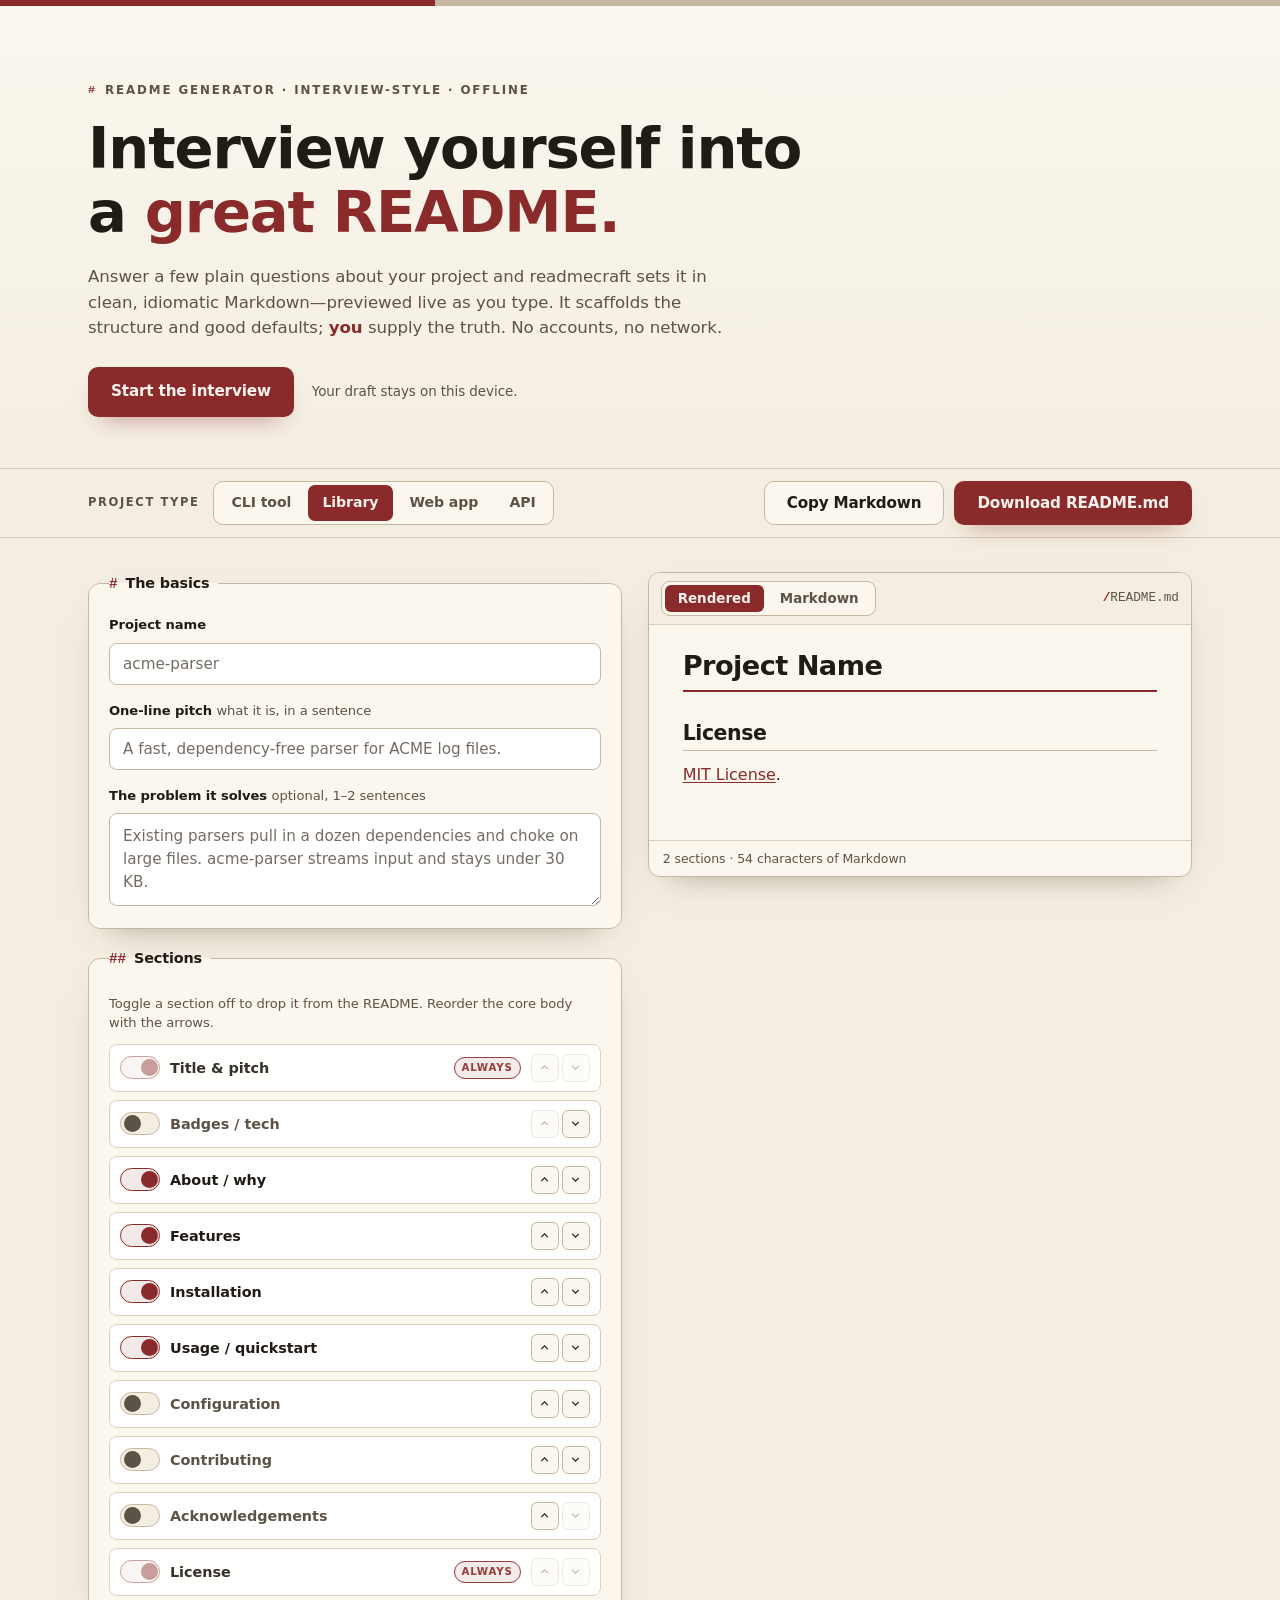
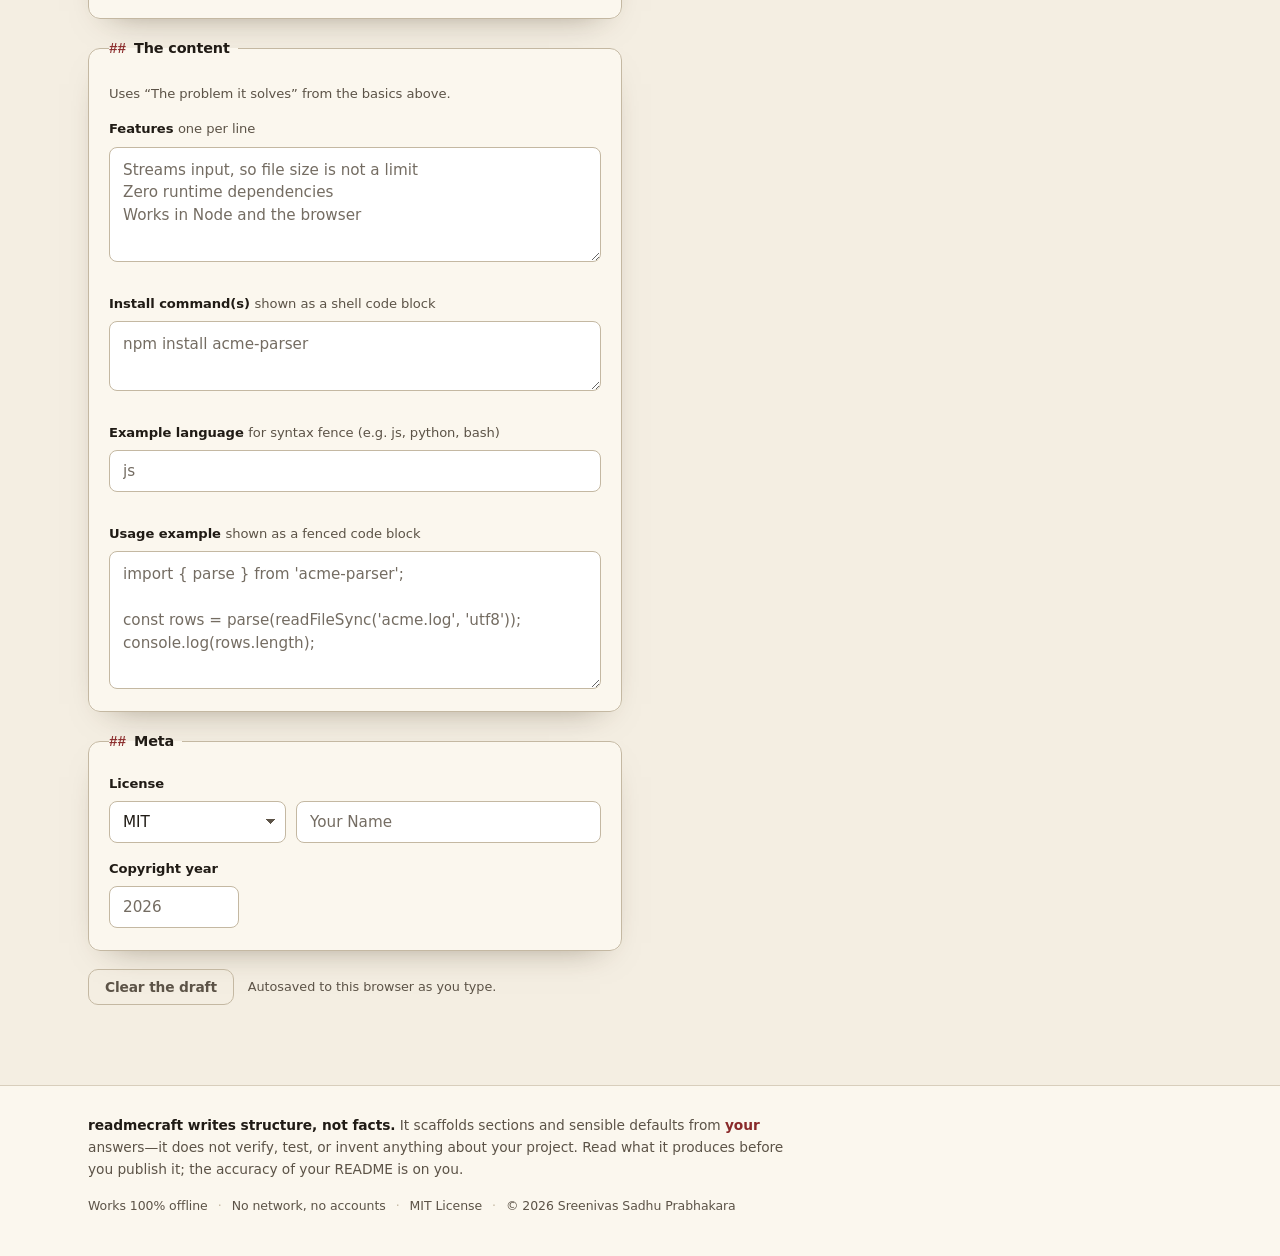
==== index.html @ 4acfdf81 "readmecraft v0.1 build" ====
<!doctype html>
<html lang="en">
<head>
  <meta charset="utf-8">
  <meta name="viewport" content="width=device-width, initial-scale=1">
  <meta http-equiv="Content-Security-Policy" content="default-src 'self'; connect-src 'none'; img-src 'self' data:; base-uri 'none'; form-action 'none'; frame-ancestors 'none'; object-src 'none'">
  <title>readmecraft — interview yourself into a great README</title>
  <meta name="description" content="Answer a few plain questions about your project and readmecraft writes a clean, idiomatic README.md — live preview, copy or download, works fully offline. Your answers never leave your device.">
  <meta name="color-scheme" content="light dark">
  <link rel="canonical" href="https://sreenivas-sadhu-prabhakara.github.io/readmecraft/">
  <meta name="robots" content="index, follow, max-image-preview:large">
  <meta name="author" content="Sreenivas Sadhu Prabhakara">
  <meta name="keywords" content="README generator, README.md template, how to write a README, markdown README, project README example, README maker, open source README, README sections, offline README generator, github readme">
  <meta name="theme-color" content="#F4EEE2" media="(prefers-color-scheme: light)">
  <meta name="theme-color" content="#181410" media="(prefers-color-scheme: dark)">

  <!-- Open Graph -->
  <meta property="og:type" content="website">
  <meta property="og:site_name" content="readmecraft">
  <meta property="og:title" content="readmecraft — interview yourself into a great README">
  <meta property="og:description" content="Answer a few plain questions about your project and readmecraft writes a clean, idiomatic README.md — live preview, copy or download, works fully offline.">
  <meta property="og:url" content="https://sreenivas-sadhu-prabhakara.github.io/readmecraft/">
  <meta property="og:locale" content="en_US">
  <meta property="og:image" content="https://sreenivas-sadhu-prabhakara.github.io/readmecraft/og-image.png">
  <meta property="og:image:width" content="1200">
  <meta property="og:image:height" content="630">
  <meta property="og:image:alt" content="readmecraft — interview yourself into a great README">

  <!-- Twitter -->
  <meta name="twitter:card" content="summary_large_image">
  <meta name="twitter:title" content="readmecraft — interview yourself into a great README">
  <meta name="twitter:description" content="Answer a few plain questions about your project and readmecraft writes a clean, idiomatic README.md — live preview, copy or download, works fully offline.">
  <meta name="twitter:image" content="https://sreenivas-sadhu-prabhakara.github.io/readmecraft/og-image.png">
  <meta name="twitter:image:alt" content="readmecraft — interview yourself into a great README">

  <link rel="stylesheet" href="styles.css">
  <link rel="icon" href="favicon.svg" type="image/svg+xml">
  <link rel="apple-touch-icon" href="apple-touch-icon.png">
  <link rel="manifest" href="manifest.webmanifest">

  <!-- Structured data (data block; not affected by script-src) -->
  <script type="application/ld+json">
  {
    "@context": "https://schema.org",
    "@type": "WebApplication",
    "name": "readmecraft",
    "description": "An interview-style README generator that turns plain answers about your project into a clean, idiomatic README.md with a live preview. Copy or download the Markdown. Private and works fully offline.",
    "url": "https://sreenivas-sadhu-prabhakara.github.io/readmecraft/",
    "applicationCategory": "DeveloperApplication",
    "operatingSystem": "Any (modern web browser)",
    "browserRequirements": "Requires a modern web browser with JavaScript enabled.",
    "isAccessibleForFree": true,
    "offers": { "@type": "Offer", "price": "0", "priceCurrency": "USD" },
    "license": "https://opensource.org/licenses/MIT",
    "author": { "@type": "Person", "name": "Sreenivas Sadhu Prabhakara" },
    "softwareVersion": "0.1.0",
    "featureList": [
      "Interview-style form with sensible section defaults",
      "Project-type presets: CLI tool, library, web app, API",
      "Live Markdown preview rendered as you type",
      "Toggle sections on and off, reorder the core ones",
      "Copy Markdown or download a real README.md",
      "Draft saved locally; runs 100% offline in your browser"
    ]
  }
  </script>
  <script type="application/ld+json">
  {
    "@context": "https://schema.org",
    "@type": "FAQPage",
    "mainEntity": [
      {
        "@type": "Question",
        "name": "Does readmecraft write my README for me?",
        "acceptedAnswer": {
          "@type": "Answer",
          "text": "It scaffolds the structure and supplies good defaults, but you supply the facts. readmecraft turns your answers into clean, idiomatic Markdown — it never invents claims about your project, so what it exports is only as true as what you type in."
        }
      },
      {
        "@type": "Question",
        "name": "Is my project information sent anywhere?",
        "acceptedAnswer": {
          "@type": "Answer",
          "text": "No. readmecraft runs entirely in your browser and a strict Content-Security-Policy blocks all network requests. Your draft is saved only in your browser's local storage, on your own device."
        }
      },
      {
        "@type": "Question",
        "name": "What do I get out of it?",
        "acceptedAnswer": {
          "@type": "Answer",
          "text": "A real README.md file. Preview it live, copy the Markdown to your clipboard, or download the file directly — no build step, no account, and it works offline."
        }
      }
    ]
  }
  </script>
</head>
<body>
  <a class="skip-link" href="#workshop">Skip to the editor</a>

  <!-- ============ HERO ============ -->
  <header class="hero" id="top">
    <div class="hero__rule" aria-hidden="true"></div>
    <div class="hero__inner">
      <p class="eyebrow"><span class="hash">#</span> README generator &middot; interview-style &middot; offline</p>
      <h1 class="hero__title">Interview yourself into a <span class="hero__accent">great README.</span></h1>
      <p class="hero__lede">
        Answer a few plain questions about your project and readmecraft sets it in clean,
        idiomatic Markdown&mdash;previewed live as you type. It scaffolds the structure and good
        defaults; <em>you</em> supply the truth. No accounts, no network.
      </p>
      <div class="hero__cta">
        <a class="btn btn--primary" href="#workshop">Start the interview</a>
        <span class="hero__note">Your draft stays on this device.</span>
      </div>
    </div>
  </header>

  <main>
    <!-- ============ TOOLBAR ============ -->
    <section class="toolbar" id="workshop" aria-label="Preset and actions">
      <div class="toolbar__inner">
        <div class="toolbar__presets">
          <span class="toolbar__label" id="presetLabel">Project type</span>
          <div class="segmented" role="radiogroup" aria-labelledby="presetLabel">
            <label class="seg"><input type="radio" name="preset" value="cli"><span>CLI tool</span></label>
            <label class="seg"><input type="radio" name="preset" value="library" checked><span>Library</span></label>
            <label class="seg"><input type="radio" name="preset" value="webapp"><span>Web app</span></label>
            <label class="seg"><input type="radio" name="preset" value="api"><span>API</span></label>
          </div>
        </div>
        <div class="toolbar__actions">
          <button type="button" class="btn btn--ghost" id="copyBtn" data-copy-label="Copy Markdown">Copy Markdown</button>
          <button type="button" class="btn btn--primary" id="downloadBtn">Download README.md</button>
        </div>
      </div>
    </section>

    <div class="workspace">
      <!-- ============ THE INTERVIEW ============ -->
      <form class="interview" id="interview" novalidate aria-label="README interview">
        <fieldset class="panel">
          <legend class="panel__legend"><span class="hash">#</span> The basics</legend>
          <div class="field">
            <label for="name">Project name</label>
            <input type="text" id="name" name="name" autocomplete="off" spellcheck="false" placeholder="acme-parser">
          </div>
          <div class="field">
            <label for="tagline">One-line pitch <span class="field__sub">what it is, in a sentence</span></label>
            <input type="text" id="tagline" name="tagline" autocomplete="off" placeholder="A fast, dependency-free parser for ACME log files.">
          </div>
          <div class="field">
            <label for="problem">The problem it solves <span class="field__sub">optional, 1&ndash;2 sentences</span></label>
            <textarea id="problem" name="problem" rows="3" placeholder="Existing parsers pull in a dozen dependencies and choke on large files. acme-parser streams input and stays under 30 KB."></textarea>
          </div>
        </fieldset>

        <fieldset class="panel">
          <legend class="panel__legend"><span class="hash">##</span> Sections</legend>
          <p class="panel__hint">Toggle a section off to drop it from the README. Reorder the core body with the arrows.</p>
          <ul class="sections" id="sections" aria-label="README sections"></ul>
        </fieldset>

        <fieldset class="panel" id="contentPanel">
          <legend class="panel__legend"><span class="hash">##</span> The content</legend>
          <div class="fields" id="contentFields"></div>
        </fieldset>

        <fieldset class="panel">
          <legend class="panel__legend"><span class="hash">##</span> Meta</legend>
          <div class="field">
            <label for="license">License</label>
            <div class="row">
              <select id="license" name="license">
                <option value="MIT">MIT</option>
                <option value="Apache-2.0">Apache-2.0</option>
                <option value="GPL-3.0">GPL-3.0</option>
                <option value="BSD-3-Clause">BSD-3-Clause</option>
                <option value="MPL-2.0">MPL-2.0</option>
                <option value="Unlicense">The Unlicense</option>
                <option value="none">No license stated</option>
              </select>
              <input type="text" id="author" name="author" autocomplete="off" placeholder="Your Name" aria-label="Copyright holder">
            </div>
          </div>
          <div class="field">
            <label for="year">Copyright year</label>
            <input type="text" id="year" name="year" inputmode="numeric" autocomplete="off" placeholder="2026" class="input--short">
          </div>
        </fieldset>

        <div class="interview__reset">
          <button type="button" class="btn btn--quiet" id="resetBtn">Clear the draft</button>
          <span class="interview__note">Autosaved to this browser as you type.</span>
        </div>
      </form>

      <!-- ============ PREVIEW ============ -->
      <section class="preview" aria-label="README preview">
        <div class="preview__bar">
          <div class="preview__tabs" role="tablist" aria-label="Preview mode">
            <button type="button" class="tab is-active" id="tabRendered" role="tab" aria-selected="true" aria-controls="paneRendered">Rendered</button>
            <button type="button" class="tab" id="tabSource" role="tab" aria-selected="false" aria-controls="paneSource">Markdown</button>
          </div>
          <span class="preview__file"><span class="hash">/</span>README.md</span>
        </div>
        <div class="preview__scroll">
          <article class="md" id="paneRendered" role="tabpanel" aria-labelledby="tabRendered"></article>
          <pre class="src" id="paneSource" role="tabpanel" aria-labelledby="tabSource" hidden tabindex="0"><code id="srcCode"></code></pre>
        </div>
        <p class="preview__status" id="status" role="status" aria-live="polite"></p>
      </section>
    </div>
  </main>

  <!-- ============ FOOTER ============ -->
  <footer class="foot">
    <div class="foot__inner">
      <p class="foot__disclaimer">
        <strong>readmecraft writes structure, not facts.</strong> It scaffolds sections and
        sensible defaults from <em>your</em> answers&mdash;it does not verify, test, or invent
        anything about your project. Read what it produces before you publish it; the accuracy of
        your README is on you.
      </p>
      <p class="foot__meta">
        <span>Works 100% offline</span><span class="foot__dot">&middot;</span>
        <span>No network, no accounts</span><span class="foot__dot">&middot;</span>
        <span>MIT&nbsp;License</span><span class="foot__dot">&middot;</span>
        <span>&copy; 2026 Sreenivas&nbsp;Sadhu&nbsp;Prabhakara</span>
      </p>
    </div>
  </footer>

  <script src="app.js" defer></script>
</body>
</html>
---- styles.css ----
/* ============================================================
   readmecraft — markdown workshop / letterpress.
   Warm paper + ink-black + oxblood. Light-first, dark scheme.
   ============================================================ */

:root {
  /* --- light (default): warm paper + ink --- */
  --paper:    #F4EEE2;   /* page */
  --paper2:   #FBF7EE;   /* raised card */
  --ink:      #201B15;   /* body text on paper — ~13.5:1 */
  --ink-soft: #5C5347;   /* muted text on paper — ~5.6:1 */
  --rule:     #D8CEBC;   /* hairlines */
  --rule2:    #C4B8A2;   /* stronger borders */
  --oxblood:  #8A2A2A;   /* the one ink accent — ~6.4:1 on paper */
  --oxblood-deep: #6E2020;
  --oxblood-dim:  rgba(138, 42, 42, 0.10);
  --field:    #FFFFFF;
  --code-bg:  #EFE7D7;   /* inline code chip */
  --sel:      rgba(138, 42, 42, 0.16);

  --sans: system-ui, -apple-system, "Segoe UI", Roboto, Helvetica, Arial, sans-serif;
  --mono: ui-monospace, "SF Mono", Menlo, Consolas, "Liberation Mono", monospace;

  --radius: 12px;
  --radius-sm: 8px;
  --wrap: 1200px;
  --ease: cubic-bezier(0.22, 0.61, 0.36, 1);
  --shadow: 0 14px 34px -22px rgba(58, 42, 20, 0.55);
}

@media (prefers-color-scheme: dark) {
  :root {
    --paper:    #181410;   /* near-black warm ink */
    --paper2:   #211B15;
    --ink:      #F1E9DB;   /* ~14:1 on paper */
    --ink-soft: #B7AC99;   /* ~7.4:1 on paper */
    --rule:     #33291F;
    --rule2:    #4A3C2C;
    --oxblood:  #E8927E;   /* lightened terracotta for dark — ~7.3:1 */
    --oxblood-deep: #F0A793;
    --oxblood-dim:  rgba(232, 146, 126, 0.14);
    --field:    #120E0A;
    --code-bg:  #2A2119;
    --sel:      rgba(232, 146, 126, 0.22);
    --shadow: 0 18px 44px -24px rgba(0, 0, 0, 0.8);
  }
}

* { box-sizing: border-box; }
html { -webkit-text-size-adjust: 100%; }

body {
  margin: 0;
  background: var(--paper);
  color: var(--ink);
  font-family: var(--sans);
  font-size: 16px;
  line-height: 1.55;
  letter-spacing: -0.003em;
  -webkit-font-smoothing: antialiased;
  text-rendering: optimizeLegibility;
}

/* faint letterpress grain: repeating horizontal "ruling" behind the page */
body::before {
  content: "";
  position: fixed;
  inset: 0;
  z-index: -1;
  pointer-events: none;
  background:
    radial-gradient(1100px 600px at 88% -6%, var(--oxblood-dim), transparent 62%);
}

::selection { background: var(--sel); }

h1, h2, h3, h4 { margin: 0; font-weight: 700; letter-spacing: -0.02em; line-height: 1.12; }
p { margin: 0; }
em { font-style: normal; color: var(--ink); }

.hash {
  font-family: var(--mono);
  color: var(--oxblood);
  font-weight: 700;
}

.skip-link {
  position: absolute; left: 12px; top: -60px;
  background: var(--oxblood); color: #FFF3EF;
  padding: 10px 16px; border-radius: 10px; font-weight: 700;
  z-index: 50; transition: top 0.18s var(--ease); text-decoration: none;
}
.skip-link:focus { top: 12px; }

/* shared focus ring */
a:focus-visible,
button:focus-visible,
input:focus-visible,
textarea:focus-visible,
select:focus-visible,
[tabindex]:focus-visible,
.seg:focus-within {
  outline: 3px solid var(--oxblood);
  outline-offset: 2px;
  border-radius: 6px;
}

.eyebrow {
  font-size: 0.74rem;
  text-transform: uppercase;
  letter-spacing: 0.16em;
  color: var(--ink-soft);
  font-weight: 700;
  display: inline-flex; align-items: center; gap: 8px;
}

/* ============================================================
   HERO — heading rule motif
   ============================================================ */
.hero {
  position: relative;
  border-bottom: 1px solid var(--rule);
  background:
    linear-gradient(180deg, var(--paper2) 0%, var(--paper) 100%);
}
.hero__rule {
  position: absolute;
  left: 0; right: 0; top: 0; height: 6px;
  background: linear-gradient(90deg, var(--oxblood) 0 34%, var(--rule2) 34% 100%);
}
.hero__inner {
  max-width: var(--wrap);
  margin: 0 auto;
  padding: clamp(40px, 6vw, 76px) clamp(20px, 5vw, 48px) clamp(34px, 4vw, 52px);
}
.hero__title {
  font-size: clamp(2.1rem, 5.6vw, 3.6rem);
  margin: 16px 0 0;
  max-width: 18ch;
}
.hero__accent { color: var(--oxblood); }
.hero__lede {
  margin-top: 18px;
  max-width: 62ch;
  color: var(--ink-soft);
  font-size: clamp(1rem, 1.3vw, 1.12rem);
}
.hero__lede em { color: var(--oxblood); font-weight: 600; }
.hero__cta {
  margin-top: 26px;
  display: flex; align-items: center; gap: 18px; flex-wrap: wrap;
}
.hero__note { font-size: 0.84rem; color: var(--ink-soft); }

/* ============================================================
   BUTTONS
   ============================================================ */
.btn {
  font-family: var(--sans);
  font-weight: 700;
  font-size: 0.95rem;
  letter-spacing: -0.01em;
  border-radius: 10px;
  cursor: pointer;
  border: 1px solid transparent;
  padding: 12px 22px;
  text-decoration: none;
  display: inline-flex; align-items: center; gap: 8px;
  transition: transform 0.12s var(--ease), background 0.16s var(--ease), border-color 0.16s var(--ease), color 0.16s var(--ease);
}
.btn:active { transform: translateY(1px); }
.btn--primary {
  background: var(--oxblood);
  color: #FFF3EF;
  box-shadow: 0 12px 26px -14px rgba(138, 42, 42, 0.6);
}
.btn--primary:hover { background: var(--oxblood-deep); }
@media (prefers-color-scheme: dark) {
  .btn--primary { color: #2A0F0B; box-shadow: none; }
}
.btn--ghost {
  background: var(--paper2);
  color: var(--ink);
  border-color: var(--rule2);
}
.btn--ghost:hover { border-color: var(--oxblood); color: var(--oxblood); }
.btn--ghost.is-done { border-color: var(--oxblood); color: var(--oxblood); }
.btn--quiet {
  background: transparent;
  color: var(--ink-soft);
  border-color: var(--rule2);
  padding: 9px 16px;
  font-size: 0.86rem;
}
.btn--quiet:hover { color: var(--oxblood); border-color: var(--oxblood); }

/* ============================================================
   TOOLBAR (sticky)
   ============================================================ */
.toolbar {
  position: sticky;
  top: 0;
  z-index: 20;
  background: color-mix(in srgb, var(--paper) 88%, transparent);
  backdrop-filter: blur(10px);
  -webkit-backdrop-filter: blur(10px);
  border-bottom: 1px solid var(--rule);
}
.toolbar__inner {
  max-width: var(--wrap);
  margin: 0 auto;
  padding: 12px clamp(20px, 5vw, 48px);
  display: flex; align-items: center; justify-content: space-between;
  gap: 16px 24px; flex-wrap: wrap;
}
.toolbar__presets { display: flex; align-items: center; gap: 14px; flex-wrap: wrap; }
.toolbar__label {
  font-size: 0.72rem; text-transform: uppercase; letter-spacing: 0.14em;
  font-weight: 700; color: var(--ink-soft);
}
.toolbar__actions { display: flex; gap: 10px; flex-wrap: wrap; }

/* segmented control */
.segmented {
  display: inline-flex; gap: 3px;
  background: var(--paper2);
  border: 1px solid var(--rule2);
  border-radius: 10px;
  padding: 3px;
  flex-wrap: wrap;
}
.seg { position: relative; }
.seg input { position: absolute; opacity: 0; inset: 0; cursor: pointer; margin: 0; }
.seg span {
  display: block; text-align: center;
  padding: 7px 14px;
  border-radius: 7px;
  font-weight: 600; font-size: 0.88rem;
  color: var(--ink-soft);
  cursor: pointer;
  white-space: nowrap;
  transition: background 0.16s var(--ease), color 0.16s var(--ease);
}
.seg input:hover + span { color: var(--ink); }
.seg input:checked + span { background: var(--oxblood); color: #FFF3EF; }
@media (prefers-color-scheme: dark) {
  .seg input:checked + span { color: #2A0F0B; }
}

/* ============================================================
   WORKSPACE — two columns
   ============================================================ */
.workspace {
  max-width: var(--wrap);
  margin: 0 auto;
  padding: clamp(22px, 3vw, 34px) clamp(20px, 5vw, 48px) clamp(48px, 7vw, 80px);
  display: grid;
  grid-template-columns: minmax(0, 1fr) minmax(0, 1.02fr);
  gap: 26px;
  align-items: start;
}

/* ============================================================
   INTERVIEW form
   ============================================================ */
.interview { display: flex; flex-direction: column; gap: 18px; min-width: 0; }

.panel {
  border: 1px solid var(--rule2);
  background: var(--paper2);
  border-radius: var(--radius);
  padding: 20px 20px 22px;
  margin: 0;
  min-width: 0;
  box-shadow: var(--shadow);
}
.panel__legend {
  font-size: 0.9rem;
  font-weight: 700;
  letter-spacing: -0.01em;
  color: var(--ink);
  padding: 0 8px 0 0;
  display: inline-flex; align-items: baseline; gap: 8px;
}
.panel__hint {
  margin-top: 4px;
  font-size: 0.82rem; color: var(--ink-soft); line-height: 1.45;
}

.field { display: flex; flex-direction: column; gap: 7px; }
.field + .field { margin-top: 16px; }
.fields { display: flex; flex-direction: column; gap: 16px; }
.fields:empty::after {
  content: "This section has no free-text fields — its content comes from the basics above.";
  color: var(--ink-soft); font-size: 0.85rem;
}
.field label,
.fields > .field > label {
  font-size: 0.82rem; font-weight: 700; color: var(--ink);
  letter-spacing: -0.005em;
}
.field__sub { color: var(--ink-soft); font-weight: 500; }

input[type="text"],
textarea,
select {
  font-family: var(--sans);
  font-size: 0.95rem;
  color: var(--ink);
  background: var(--field);
  border: 1px solid var(--rule2);
  border-radius: var(--radius-sm);
  padding: 11px 13px;
  width: 100%;
  transition: border-color 0.16s var(--ease), box-shadow 0.16s var(--ease);
}
input[type="text"]::placeholder,
textarea::placeholder { color: var(--ink-soft); opacity: 0.85; }
input[type="text"]:hover,
textarea:hover,
select:hover { border-color: var(--oxblood); }
input[type="text"]:focus,
textarea:focus { border-color: var(--oxblood); }
textarea { resize: vertical; line-height: 1.5; min-height: 66px; }
.input--short { max-width: 130px; }
.mono-input { font-family: var(--mono); font-size: 0.9rem; }
.row { display: flex; gap: 10px; flex-wrap: wrap; }
.row select { flex: 0 0 auto; width: auto; min-width: 150px; }
.row input { flex: 1 1 160px; }
select {
  cursor: pointer;
  appearance: none;
  -webkit-appearance: none;
  background-image: linear-gradient(45deg, transparent 50%, var(--ink-soft) 50%), linear-gradient(135deg, var(--ink-soft) 50%, transparent 50%);
  background-position: right 14px center, right 9px center;
  background-size: 5px 5px, 5px 5px;
  background-repeat: no-repeat;
  padding-right: 30px;
}

/* section toggles + reorder */
.sections { list-style: none; margin: 12px 0 0; padding: 0; display: flex; flex-direction: column; gap: 8px; }
.section-row {
  display: flex; align-items: center; gap: 10px;
  padding: 9px 10px;
  border: 1px solid var(--rule);
  border-radius: var(--radius-sm);
  background: var(--field);
}
.section-row.is-fixed { opacity: 0.9; }
.section-row__toggle { position: relative; display: inline-flex; flex: none; }
.section-row__toggle input { position: absolute; opacity: 0; inset: 0; cursor: pointer; margin: 0; }
.section-row__toggle span {
  width: 40px; height: 23px; border-radius: 999px;
  background: var(--paper); border: 1px solid var(--rule2);
  position: relative; cursor: pointer;
  transition: background 0.18s var(--ease), border-color 0.18s var(--ease);
}
.section-row__toggle span::after {
  content: ""; position: absolute; left: 3px; top: 2px;
  width: 17px; height: 17px; border-radius: 50%;
  background: var(--ink-soft);
  transition: transform 0.18s var(--ease), background 0.18s var(--ease);
}
.section-row__toggle input:checked + span { background: var(--oxblood-dim); border-color: var(--oxblood); }
.section-row__toggle input:checked + span::after { transform: translateX(17px); background: var(--oxblood); }
.section-row__toggle input:disabled + span { opacity: 0.5; cursor: not-allowed; }

.section-row__name {
  flex: 1; font-size: 0.9rem; font-weight: 600; color: var(--ink);
  min-width: 0;
}
.section-row.is-off .section-row__name { color: var(--ink-soft); }
.section-row__req {
  font-size: 0.64rem; font-weight: 700; text-transform: uppercase; letter-spacing: 0.08em;
  color: var(--oxblood); background: var(--oxblood-dim);
  border: 1px solid var(--oxblood); border-radius: 999px;
  padding: 2px 7px; white-space: nowrap;
}
.section-row__moves { display: flex; gap: 3px; flex: none; }
.movebtn {
  width: 28px; height: 28px; border-radius: 6px;
  border: 1px solid var(--rule2); background: var(--paper2);
  color: var(--ink); cursor: pointer;
  display: grid; place-items: center;
  font-size: 0.8rem; line-height: 1;
  transition: border-color 0.14s var(--ease), color 0.14s var(--ease);
}
.movebtn:hover:not(:disabled) { border-color: var(--oxblood); color: var(--oxblood); }
.movebtn:disabled { opacity: 0.32; cursor: not-allowed; }
.movebtn svg { width: 13px; height: 13px; stroke: currentColor; fill: none; stroke-width: 2.2; }

.interview__reset {
  display: flex; align-items: center; gap: 14px; flex-wrap: wrap;
}
.interview__note { font-size: 0.8rem; color: var(--ink-soft); }

/* ============================================================
   PREVIEW column
   ============================================================ */
.preview {
  position: sticky;
  top: 76px;
  border: 1px solid var(--rule2);
  border-radius: var(--radius);
  background: var(--paper2);
  box-shadow: var(--shadow);
  overflow: hidden;
  display: flex; flex-direction: column;
  max-height: calc(100vh - 96px);
  min-width: 0;
}
.preview__bar {
  display: flex; align-items: center; justify-content: space-between;
  gap: 12px;
  padding: 8px 12px;
  border-bottom: 1px solid var(--rule);
  background: var(--paper);
}
.preview__tabs { display: flex; gap: 3px; background: var(--paper2); border: 1px solid var(--rule2); border-radius: 9px; padding: 3px; }
.tab {
  border: none; background: transparent;
  font-family: var(--sans); font-weight: 600; font-size: 0.84rem;
  color: var(--ink-soft); cursor: pointer;
  padding: 6px 13px; border-radius: 6px;
  transition: background 0.14s var(--ease), color 0.14s var(--ease);
}
.tab:hover { color: var(--ink); }
.tab.is-active { background: var(--oxblood); color: #FFF3EF; }
@media (prefers-color-scheme: dark) { .tab.is-active { color: #2A0F0B; } }
.preview__file {
  font-family: var(--mono); font-size: 0.8rem; color: var(--ink-soft);
  display: inline-flex; align-items: center;
}
.preview__scroll { overflow: auto; flex: 1; }
.preview__status {
  padding: 8px 14px; font-size: 0.78rem; color: var(--ink-soft);
  border-top: 1px solid var(--rule); min-height: 1em;
}

/* --- rendered markdown --- */
.md { padding: 26px clamp(20px, 3vw, 34px) 40px; max-width: 76ch; }
.md > *:first-child { margin-top: 0; }
.md h1 {
  font-size: 1.7rem; padding-bottom: 0.3em; margin: 0 0 14px;
  border-bottom: 2px solid var(--oxblood);
}
.md h2 {
  font-size: 1.28rem; margin: 30px 0 12px; padding-bottom: 0.28em;
  border-bottom: 1px solid var(--rule2);
}
.md h3 { font-size: 1.05rem; margin: 22px 0 8px; }
.md p { margin: 0 0 12px; color: var(--ink); }
.md a { color: var(--oxblood); text-decoration: underline; text-underline-offset: 2px; }
.md a:hover { text-decoration-thickness: 2px; }
.md strong { font-weight: 700; }
.md em { font-style: italic; color: var(--ink); }
.md ul, .md ol { margin: 0 0 14px; padding-left: 1.4em; }
.md li { margin: 3px 0; }
.md code {
  font-family: var(--mono); font-size: 0.86em;
  background: var(--code-bg); color: var(--ink);
  padding: 1px 6px; border-radius: 5px;
  border: 1px solid var(--rule);
}
.md pre {
  background: var(--code-bg);
  border: 1px solid var(--rule2);
  border-left: 3px solid var(--oxblood);
  border-radius: var(--radius-sm);
  padding: 14px 16px; margin: 0 0 16px;
  overflow-x: auto;
}
.md pre code { background: none; border: none; padding: 0; font-size: 0.84rem; line-height: 1.5; color: var(--ink); }
.md blockquote {
  margin: 0 0 14px; padding: 2px 16px;
  border-left: 3px solid var(--rule2);
  color: var(--ink-soft);
}
.md hr { border: none; border-top: 1px solid var(--rule2); margin: 24px 0; }
.md .badge-row { display: flex; flex-wrap: wrap; gap: 6px; margin: 0 0 14px; }
.md .badge {
  font-family: var(--mono); font-size: 0.72rem; font-weight: 600;
  color: var(--oxblood);
  background: var(--oxblood-dim);
  border: 1px solid var(--oxblood);
  border-radius: 5px; padding: 2px 8px;
}
.md .md-empty { color: var(--ink-soft); font-style: italic; }

/* --- markdown source view (hand-tokenized highlight) --- */
.src {
  margin: 0; padding: 24px clamp(18px, 3vw, 30px) 36px;
  font-family: var(--mono); font-size: 0.84rem; line-height: 1.6;
  color: var(--ink);
  white-space: pre-wrap; word-break: break-word;
}
.src .t-h { color: var(--oxblood); font-weight: 700; }
.src .t-fence { color: var(--ink-soft); }
.src .t-bullet { color: var(--oxblood); }
.src .t-code { background: var(--code-bg); border-radius: 4px; padding: 0 3px; }
.src .t-link { color: var(--oxblood); }
.src .t-em { color: var(--ink-soft); font-style: italic; }

/* ============================================================
   FOOTER
   ============================================================ */
.foot {
  border-top: 1px solid var(--rule);
  background: var(--paper2);
}
.foot__inner {
  max-width: var(--wrap);
  margin: 0 auto;
  padding: 28px clamp(20px, 5vw, 48px) 40px;
}
.foot__disclaimer {
  font-size: 0.86rem; color: var(--ink-soft); max-width: 80ch; line-height: 1.6;
}
.foot__disclaimer strong { color: var(--ink); }
.foot__disclaimer em { color: var(--oxblood); font-weight: 600; }
.foot__meta {
  margin-top: 16px;
  display: flex; flex-wrap: wrap; gap: 8px 10px;
  font-size: 0.78rem; color: var(--ink-soft);
}
.foot__dot { color: var(--rule2); }

/* ============================================================
   RESPONSIVE
   ============================================================ */
@media (max-width: 940px) {
  .workspace { grid-template-columns: 1fr; }
  .preview {
    position: static;
    max-height: 70vh;
    order: -1;
  }
}
@media (max-width: 560px) {
  .toolbar__inner { justify-content: flex-start; }
  .toolbar__actions { width: 100%; }
  .toolbar__actions .btn { flex: 1; justify-content: center; }
  .row select, .row input { width: 100%; flex: 1 1 100%; }
}

/* ============================================================
   REDUCED MOTION
   ============================================================ */
@media (prefers-reduced-motion: reduce) {
  * { animation-duration: 0.001ms !important; transition-duration: 0.001ms !important; }
}
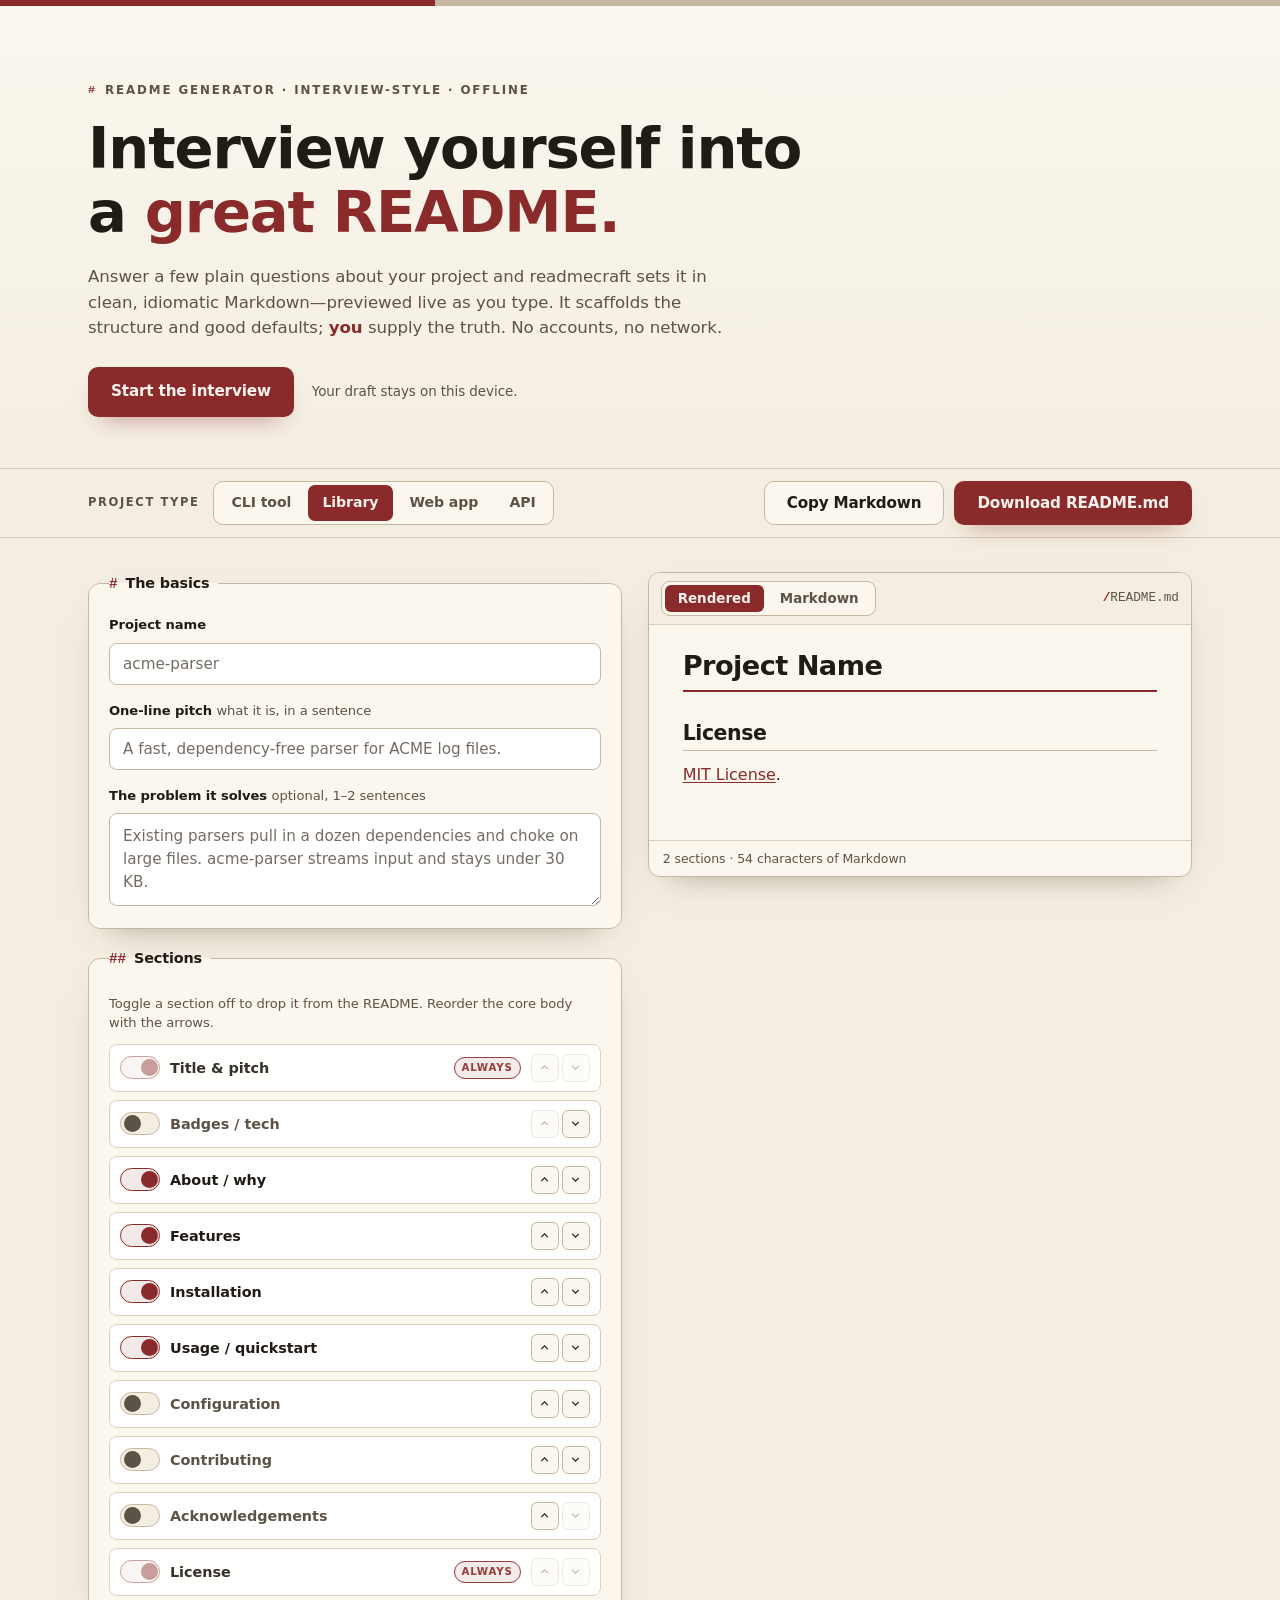
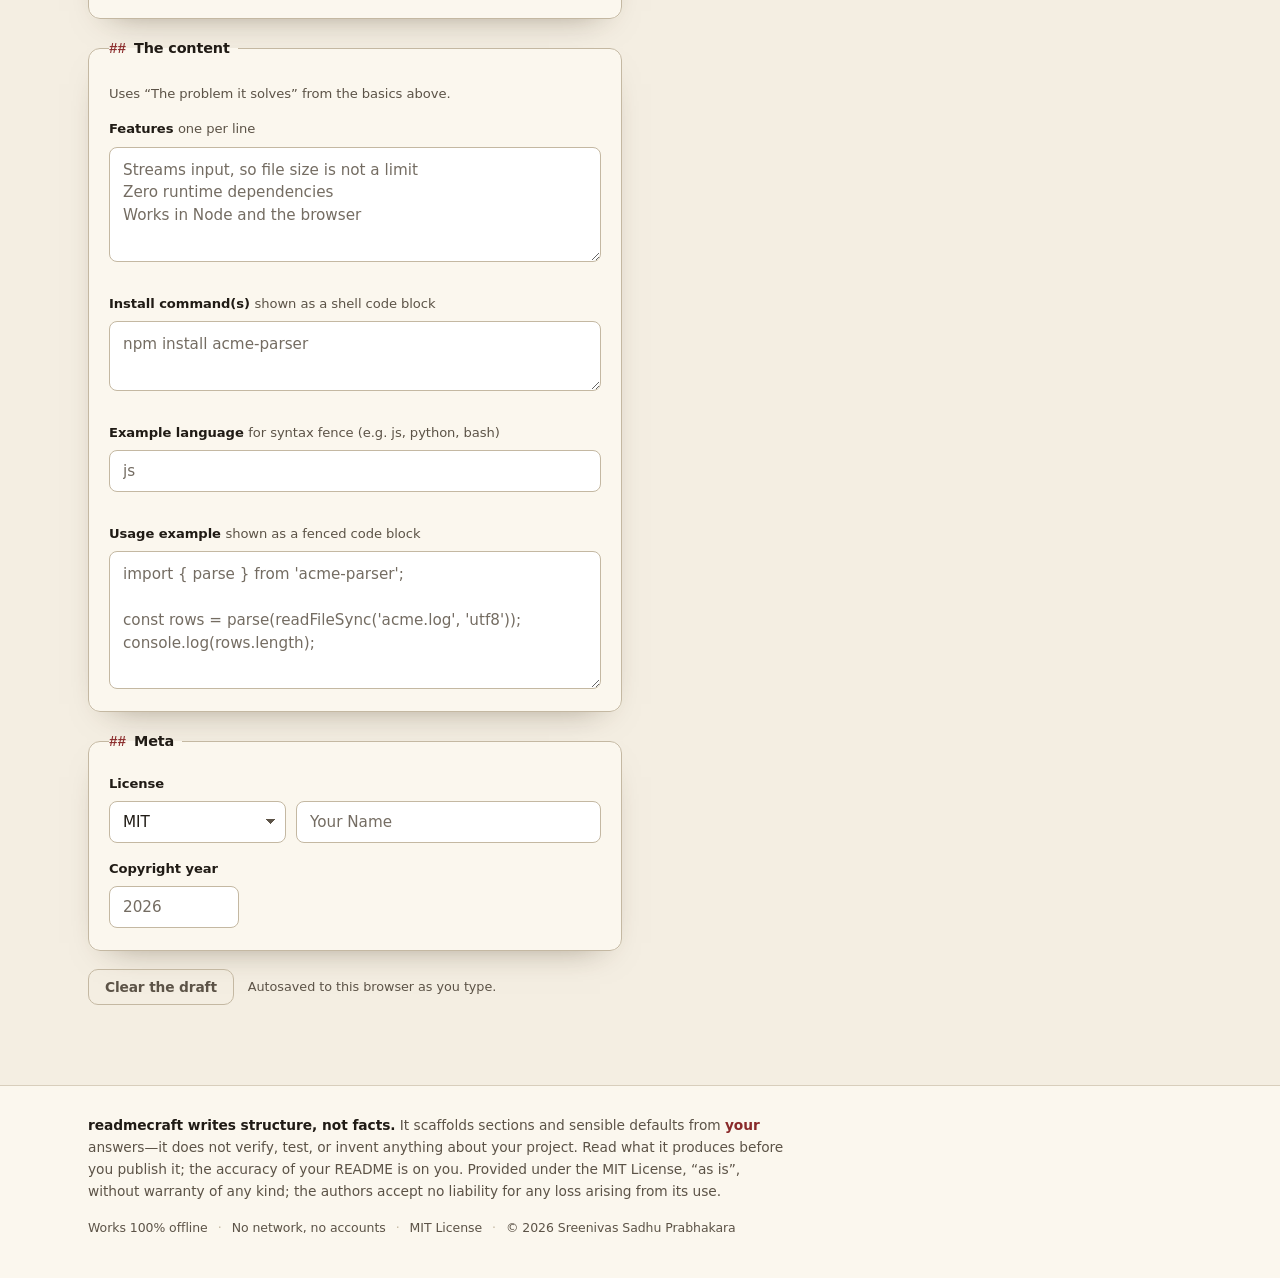
==== commit 22d557ae: "readmecraft: adversarial review fixes Co-Authored-By: Claude Opus 4.8 (1M context) <noreply@anthropi" ====
--- a/index.html
+++ b/index.html
@@ -222,7 +222,8 @@
         <strong>readmecraft writes structure, not facts.</strong> It scaffolds sections and
         sensible defaults from <em>your</em> answers&mdash;it does not verify, test, or invent
         anything about your project. Read what it produces before you publish it; the accuracy of
-        your README is on you.
+        your README is on you. Provided under the MIT License, &ldquo;as is&rdquo;, without warranty
+        of any kind; the authors accept no liability for any loss arising from its use.
       </p>
       <p class="foot__meta">
         <span>Works 100% offline</span><span class="foot__dot">&middot;</span>
--- a/styles.css
+++ b/styles.css
@@ -91,6 +91,11 @@
   z-index: 50; transition: top 0.18s var(--ease); text-decoration: none;
 }
 .skip-link:focus { top: 12px; }
+@media (prefers-color-scheme: dark) {
+  /* --oxblood is a light terracotta in dark mode; keep the skip-link
+     legible by darkening its text (matches the button treatment). */
+  .skip-link { color: #2A0F0B; }
+}
 
 /* shared focus ring */
 a:focus-visible,
